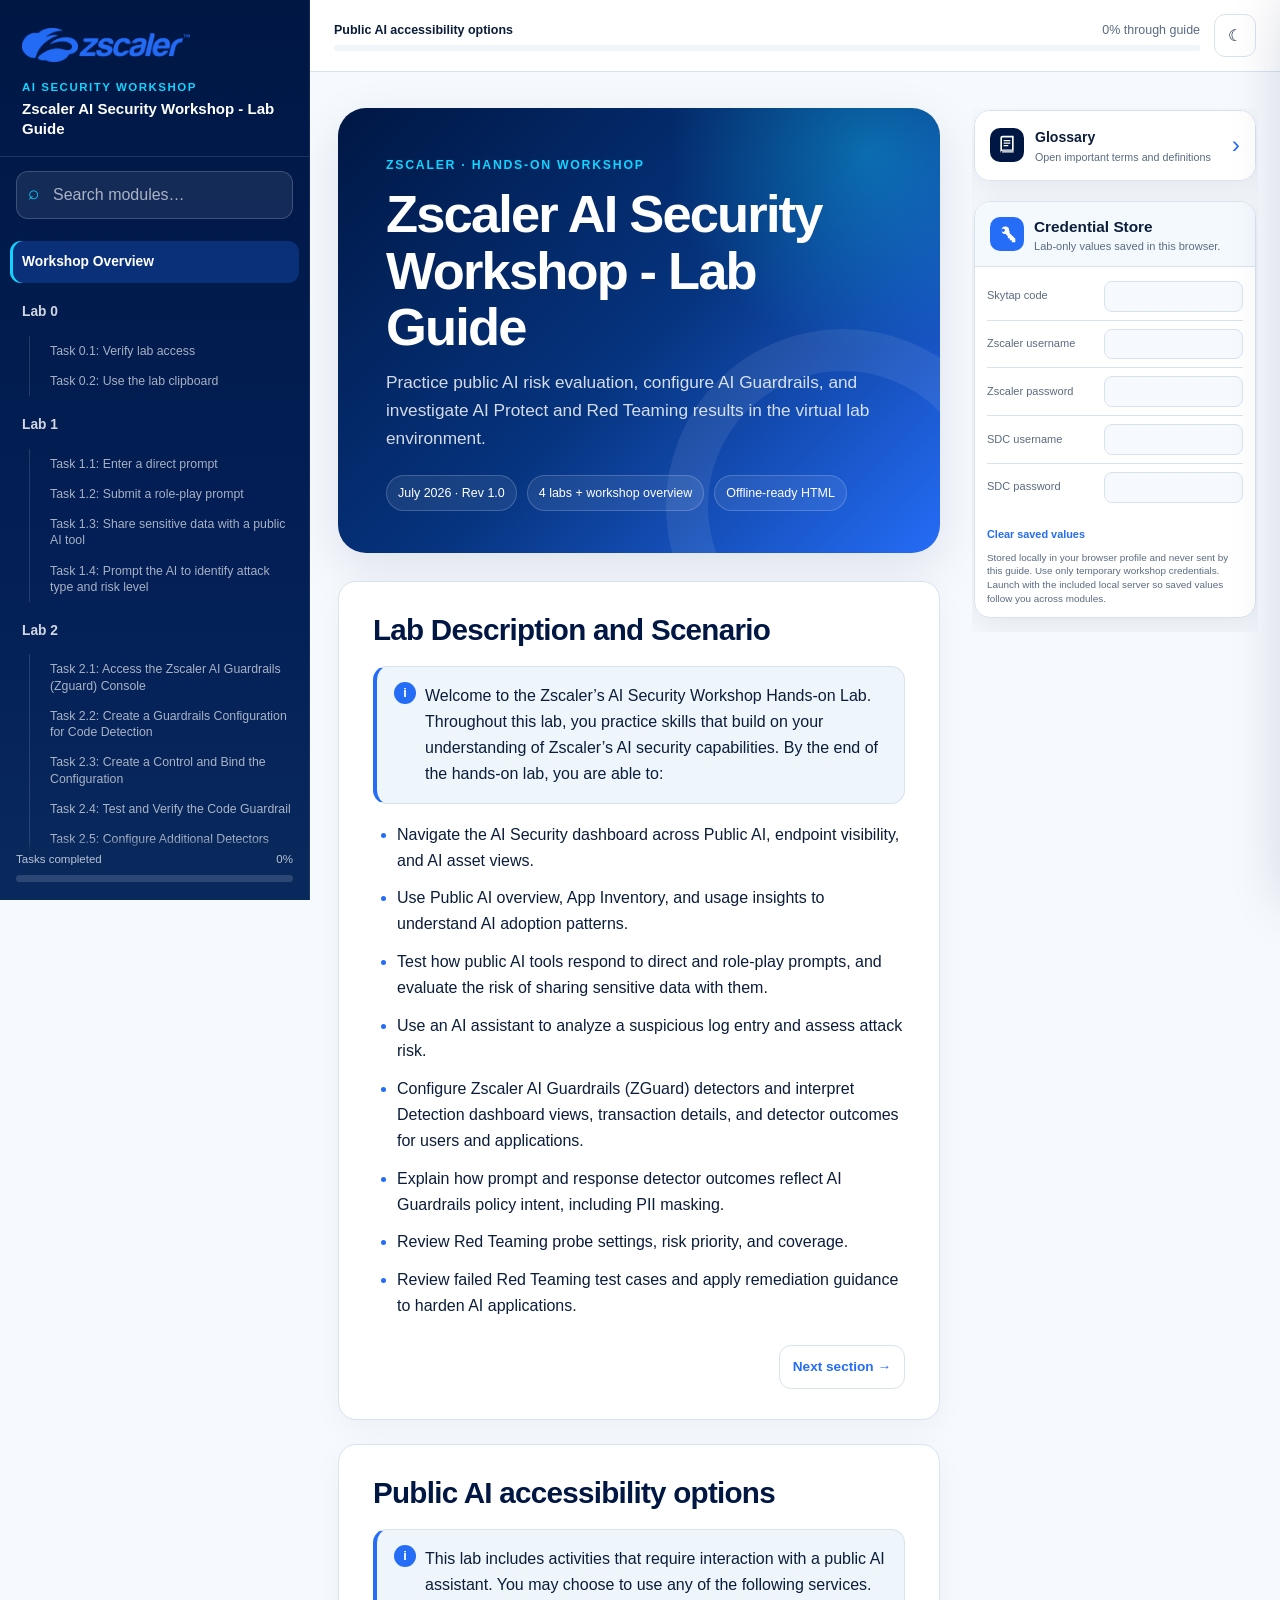
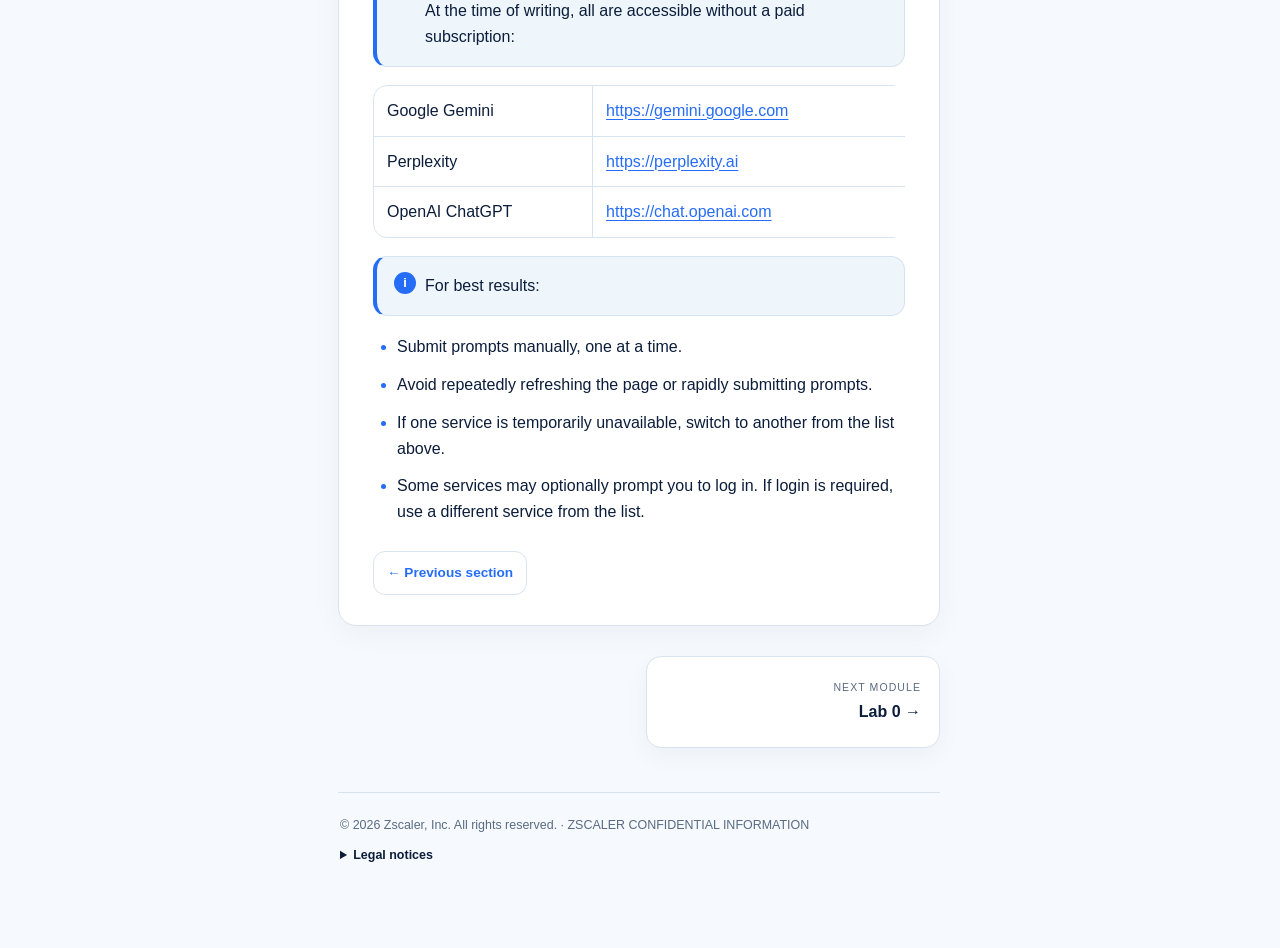
==== index.html @ 4cba451a "Updated lab-1, lab-2, lab-3: hyperlinks, figure edits, objectives cleanup" ====
<!DOCTYPE html>

<html data-theme="light" lang="en">
<head>
<meta charset="utf-8"/><meta content="width=device-width, initial-scale=1" name="viewport"/>
<meta content="Zscaler AI Security Workshop - Lab Guide" name="description"/>
<title>Zscaler AI Security Workshop - Lab Guide</title>
<link href="assets/favicon.svg" rel="icon" type="image/svg+xml"/>
<link href="assets/styles.css" rel="stylesheet"/>
</head>
<body data-all-tasks='["task-0.1-verify-lab-access", "task-0.2-use-the-lab-clipboard", "task-1.1-enter-a-direct-prompt", "task-1.2-submit-a-role-play-prompt", "task-1.3-share-sensitive-data-with-a-public-ai-tool", "task-1.4-prompt-the-ai-to-identify-attack-type-and-risk-level", "task-2.1-access-the-zscaler-ai-guardrails-zguard-console", "task-2.2-create-a-guardrails-configuration-for-code-detection", "task-2.3-create-a-control-and-bind-the-configuration", "task-2.4-test-and-verify-the-code-guardrail", "task-2.5-configure-additional-detectors", "task-2.6-test-the-additional-detectors", "task-2.7-configure-pii-masking", "task-3.0-access-the-solutions-demo-center", "task-3.1-explore-ai-traffic-patterns-and-model-risks", "task-3.2-explore-the-app-inventory-page", "task-3.3-explore-ai-assets", "task-3.4-explore-red-teaming-and-the-probe-catalog", "task-3.5-review-scheduled-test-runs-and-completed-test-runs", "task-3.6-explore-failed-probe-evidence"]' data-page-count="7" data-page-index="0" data-page-start-id="lab-description-and-scenario" data-section-order='["lab-description-and-scenario", "lab-0-connect-to-the-virtual-lab-environment", "task-0.1-verify-lab-access", "task-0.2-use-the-lab-clipboard", "lab-1-jailbreaks-overshares-ai-assisted-sleuthing", "task-1.1-enter-a-direct-prompt", "task-1.2-submit-a-role-play-prompt", "task-1.3-share-sensitive-data-with-a-public-ai-tool", "task-1.4-prompt-the-ai-to-identify-attack-type-and-risk-level", "lab-2-configure-and-test-llm-guardrails-with-zscaler-ai-guardrails-zguard", "task-2.1-access-the-zscaler-ai-guardrails-zguard-console", "task-2.2-create-a-guardrails-configuration-for-code-detection", "task-2.3-create-a-control-and-bind-the-configuration", "task-2.4-test-and-verify-the-code-guardrail", "task-2.5-configure-additional-detectors", "task-2.6-test-the-additional-detectors", "task-2.7-configure-pii-masking", "lab-3-see-it-stress-test-it-secure-it-ai-protect-meets-red-teaming", "task-3.0-access-the-solutions-demo-center", "task-3.1-explore-ai-traffic-patterns-and-model-risks", "task-3.2-explore-the-app-inventory-page", "task-3.3-explore-ai-assets", "task-3.4-explore-red-teaming-and-the-probe-catalog", "task-3.5-review-scheduled-test-runs-and-completed-test-runs", "task-3.6-explore-failed-probe-evidence", "additional-knowledge-exporting-prompts-to-aws-s3-bucket"]'>
<a class="skip-link" href="#main-content">Skip to content</a>
<div class="app-shell">
<aside aria-label="Workshop navigation" class="sidebar">
<div class="brand"><div class="brand-logo"><img alt="Zscaler" src="assets/images/zscaler-logo.png"/></div><div class="brand-kicker">AI Security Workshop</div><p class="brand-title">Zscaler AI Security Workshop - Lab Guide</p></div>
<div class="sidebar-tools"><div class="search-wrap"><input aria-label="Search navigation" data-nav-search="" placeholder="Search modules…" type="search"/></div></div>
<nav class="nav-scroll"><div class="nav-group"><a class="nav-page active" href="index.html">Workshop Overview</a></div><div class="nav-group"><a class="nav-page" href="lab-0.html">Lab 0</a><div class="nav-tasks"><a class="nav-task" data-task-id="task-0.1-verify-lab-access" href="lab-0.html#task-0.1-verify-lab-access">Task 0.1: Verify lab access</a><a class="nav-task" data-task-id="task-0.2-use-the-lab-clipboard" href="lab-0.html#task-0.2-use-the-lab-clipboard">Task 0.2: Use the lab clipboard</a></div></div><div class="nav-group"><a class="nav-page" href="lab-1.html">Lab 1</a><div class="nav-tasks"><a class="nav-task" data-task-id="task-1.1-enter-a-direct-prompt" href="lab-1.html#task-1.1-enter-a-direct-prompt">Task 1.1: Enter a direct prompt</a><a class="nav-task" data-task-id="task-1.2-submit-a-role-play-prompt" href="lab-1.html#task-1.2-submit-a-role-play-prompt">Task 1.2: Submit a role-play prompt</a><a class="nav-task" data-task-id="task-1.3-share-sensitive-data-with-a-public-ai-tool" href="lab-1.html#task-1.3-share-sensitive-data-with-a-public-ai-tool">Task 1.3: Share sensitive data with a public AI tool</a><a class="nav-task" data-task-id="task-1.4-prompt-the-ai-to-identify-attack-type-and-risk-level" href="lab-1.html#task-1.4-prompt-the-ai-to-identify-attack-type-and-risk-level">Task 1.4: Prompt the AI to identify attack type and risk level</a></div></div><div class="nav-group"><a class="nav-page" href="lab-2.html">Lab 2</a><div class="nav-tasks"><a class="nav-task" data-task-id="task-2.1-access-the-zscaler-ai-guardrails-zguard-console" href="lab-2.html#task-2.1-access-the-zscaler-ai-guardrails-zguard-console">Task 2.1: Access the Zscaler AI Guardrails (Zguard) Console</a><a class="nav-task" data-task-id="task-2.2-create-a-guardrails-configuration-for-code-detection" href="lab-2.html#task-2.2-create-a-guardrails-configuration-for-code-detection">Task 2.2: Create a Guardrails Configuration for Code Detection</a><a class="nav-task" data-task-id="task-2.3-create-a-control-and-bind-the-configuration" href="lab-2.html#task-2.3-create-a-control-and-bind-the-configuration">Task 2.3: Create a Control and Bind the Configuration</a><a class="nav-task" data-task-id="task-2.4-test-and-verify-the-code-guardrail" href="lab-2.html#task-2.4-test-and-verify-the-code-guardrail">Task 2.4: Test and Verify the Code Guardrail</a><a class="nav-task" data-task-id="task-2.5-configure-additional-detectors" href="lab-2.html#task-2.5-configure-additional-detectors">Task 2.5: Configure Additional Detectors</a><a class="nav-task" data-task-id="task-2.6-test-the-additional-detectors" href="lab-2.html#task-2.6-test-the-additional-detectors">Task 2.6: Test the Additional Detectors</a><a class="nav-task" data-task-id="task-2.7-configure-pii-masking" href="lab-2.html#task-2.7-configure-pii-masking">Task 2.7: Configure PII Masking</a></div></div><div class="nav-group"><a class="nav-page" href="lab-3.html">Lab 3</a><div class="nav-tasks"><a class="nav-task" data-task-id="task-3.0-access-the-solutions-demo-center" href="lab-3.html#task-3.0-access-the-solutions-demo-center">Task 3.0: Access the Solutions Demo Center (SDC) – Read-Only account</a><a class="nav-task" data-task-id="task-3.1-explore-ai-traffic-patterns-and-model-risks" href="lab-3.html#task-3.1-explore-ai-traffic-patterns-and-model-risks">Task 3.1: Explore AI traffic patterns and model risks</a><a class="nav-task" data-task-id="task-3.2-explore-the-app-inventory-page" href="lab-3.html#task-3.2-explore-the-app-inventory-page">Task 3.2: Explore the App Inventory page</a><a class="nav-task" data-task-id="task-3.3-explore-ai-assets" href="lab-3.html#task-3.3-explore-ai-assets">Task 3.3: Explore AI Assets</a><a class="nav-task" data-task-id="task-3.4-explore-red-teaming-and-the-probe-catalog" href="lab-3.html#task-3.4-explore-red-teaming-and-the-probe-catalog">Task 3.4: Explore Red Teaming and the probe catalog</a><a class="nav-task" data-task-id="task-3.5-review-scheduled-test-runs-and-completed-test-runs" href="lab-3.html#task-3.5-review-scheduled-test-runs-and-completed-test-runs">Task 3.5: Review Scheduled Test Runs and Completed Test Runs</a><a class="nav-task" data-task-id="task-3.6-explore-failed-probe-evidence" href="lab-3.html#task-3.6-explore-failed-probe-evidence">Task 3.6: Explore Failed Probe Evidence</a></div></div><div class="nav-group"><a class="nav-page" href="resources.html">Resources</a></div><div class="nav-group"><a class="nav-page" href="thanks.html">Thanks</a></div></nav>
<div class="sidebar-footer"><div class="sidebar-progress-label"><span>Tasks completed</span><span data-completion-text="">0%</span></div><div class="mini-progress"><span data-completion-fill=""></span></div></div>
</aside>
<header class="topbar">
<button aria-label="Open navigation" class="mobile-menu" data-mobile-menu="">☰</button>
<div class="position-wrap"><div class="position-row"><span class="position-title" data-position-title="">Workshop Overview</span><span data-position-text="">0% through guide</span></div><div class="position-progress"><span data-position-fill=""></span></div></div>
<button aria-label="Switch theme" class="icon-button" data-theme-toggle="" title="Theme">☾</button>
</header>
<main class="main" id="main-content"><aside aria-label="Workshop tools" class="right-rail">
<section aria-label="Glossary and definitions" class="utility-card glossary-card">
<button class="glossary-launch" data-glossary-open="" type="button">
<span aria-hidden="true" class="utility-icon glossary-icon">
<svg role="img" viewbox="0 0 24 24"><path d="M4 3.5A2.5 2.5 0 0 1 6.5 1H20v18H6.75A2.75 2.75 0 0 0 4 21.75V3.5Zm2.5-.5A.5.5 0 0 0 6 3.5v14.04c.24-.03.49-.04.75-.04H18V3H6.5ZM6.75 19.5A.75.75 0 0 0 6 20.25v.5c0 .14.11.25.25.25H20v-1.5H6.75ZM8 6h8v1.5H8V6Zm0 3h8v1.5H8V9Zm0 3h5.5v1.5H8V12Z"></path></svg>
</span>
<span class="glossary-launch-copy"><strong>Glossary</strong><small>Open important terms and definitions</small></span>
<span aria-hidden="true" class="glossary-arrow">›</span>
</button>
</section><section aria-labelledby="credential-store-title" class="utility-card credential-card">
<div class="utility-head">
<span aria-hidden="true" class="utility-icon">
<svg role="img" viewbox="0 0 24 24"><path d="M14.5 7.5a4.5 4.5 0 1 0-4.16 4.48L13 14.64V17h2.36v2.36h2.36V22H22v-4.28l-7.02-7.02A4.47 4.47 0 0 0 14.5 7.5Zm-9 0a2 2 0 1 1 4 0 2 2 0 0 1-4 0Z"></path></svg>
</span>
<div><h2 id="credential-store-title">Credential Store</h2><p>Lab-only values saved in this browser.</p></div>
</div>
<div aria-label="Lab credentials" class="credential-table" role="table">
<label class="credential-row" role="row"><span role="rowheader">Skytap code</span><input aria-label="Skytap code" autocomplete="off" data-credential-key="skytapCode" spellcheck="false" type="text"/></label>
<label class="credential-row" role="row"><span role="rowheader">Zscaler username</span><input aria-label="Zscaler username" autocomplete="off" data-credential-key="zscalerUsername" spellcheck="false" type="text"/></label>
<label class="credential-row" role="row"><span role="rowheader">Zscaler password</span><input aria-label="Zscaler password" autocomplete="off" data-credential-key="zscalerPassword" spellcheck="false" type="password"/></label>
<label class="credential-row" role="row"><span role="rowheader">SDC username</span><input aria-label="SDC username" autocomplete="off" data-credential-key="sdcUsername" spellcheck="false" type="text"/></label>
<label class="credential-row" role="row"><span role="rowheader">SDC password</span><input aria-label="SDC password" autocomplete="off" data-credential-key="sdcPassword" spellcheck="false" type="password"/></label>
</div>
<div class="credential-actions"><button data-credentials-clear="" type="button">Clear saved values</button><span aria-live="polite" data-credential-status=""></span></div>
<p class="credential-note">Stored locally in your browser profile and never sent by this guide. Use only temporary workshop credentials. Launch with the included local server so saved values follow you across modules.</p>
</section></aside><div class="content">
<section class="hero" id="about-the-zscalers-ai-security-workshop-hands-on-lab">
<div class="hero-kicker">Zscaler · Hands-on workshop</div>
<h1>Zscaler AI Security Workshop - Lab Guide</h1>
<p>Practice public AI risk evaluation, configure AI Guardrails, and investigate AI Protect and Red Teaming results in the virtual lab environment.</p>
<div class="hero-meta"><span>July 2026 · Rev 1.0</span><span>4 labs + workshop overview</span><span>Offline-ready HTML</span></div>
</section>
<div><section class="lab-section overview-intro" data-title="Lab Description and Scenario" id="lab-description-and-scenario"><h2>Lab Description and Scenario</h2><div class="callout info">
<p>Welcome to the Zscaler’s AI Security Workshop Hands-on Lab.
Throughout this lab, you practice skills that build on your
understanding of Zscaler’s AI security capabilities. By the end of the
hands-on lab, you are able to:</p>
</div><ul>
<li><p>Navigate the AI Security dashboard across Public
AI, endpoint visibility, and AI asset views.</p></li>
<li><p>Use Public AI overview, App Inventory, and usage
insights to understand AI adoption patterns.</p></li>
<li><p>Test how public AI tools respond to direct and role-play
prompts, and evaluate the risk of sharing sensitive data with
them.</p></li>
<li><p>Use an AI assistant to analyze a suspicious log entry and
assess attack risk.</p></li>
<li><p>Configure Zscaler AI Guardrails (ZGuard) detectors and
interpret Detection dashboard views, transaction details, and detector
outcomes for users and applications.</p></li>
<li><p>Explain how prompt and response detector outcomes reflect
AI Guardrails policy intent, including PII masking.</p></li>
<li><p>Review Red Teaming probe settings, risk priority, and
coverage.</p></li>
<li><p>Review failed Red Teaming test cases and apply
remediation guidance to harden AI applications.</p></li>
</ul><div class="section-nav"><span></span><a href="#public-ai-accessibility-options">Next section →</a></div></section><section class="lab-section" data-title="Public AI accessibility options" id="public-ai-accessibility-options"><h2>Public AI accessibility options
</h2><div class="callout info">
<p>This lab includes activities that require interaction with a public
AI assistant. You may choose to use any of the following services. At
the time of writing, all are accessible without a paid subscription:</p>
</div><div class="table-wrap"><table><colgroup><col style="width: 34%"/><col style="width: 65%"/></colgroup><tbody><tr class="odd"><td>Google Gemini</td><td><a href="https://gemini.google.com/" rel="noopener noreferrer" target="_blank">https://gemini.google.com</a></td></tr><tr class="even"><td>Perplexity</td><td><a href="https://perplexity.ai/" rel="noopener noreferrer" target="_blank">https://perplexity.ai</a></td></tr><tr class="odd"><td>OpenAI ChatGPT</td><td><a href="https://chat.openai.com/" rel="noopener noreferrer" target="_blank">https://chat.openai.com</a></td></tr></tbody></table></div><div class="callout info">
<p>For best results:</p>
</div><ul>
<li><p>Submit prompts manually, one at a time.</p></li>
<li><p>Avoid repeatedly refreshing the page or rapidly submitting
prompts.</p></li>
<li><p>If one service is temporarily unavailable, switch to another from
the list above.</p></li>
<li><p>Some services may optionally prompt you to log in. If login is
required, use a different service from the list.</p></li>
</ul><div class="section-nav"><a href="#lab-description-and-scenario">← Previous section</a></div></section></div>
</div><div class="page-nav"><span></span><a class="next" href="lab-0.html"><small>Next module</small><strong>Lab 0 →</strong></a></div>
<footer class="site-footer">
<div>© 2026 Zscaler, Inc. All rights reserved. · ZSCALER CONFIDENTIAL INFORMATION</div>
<details><summary>Legal notices</summary><p>This workshop guide is based on the supplied source document. Zscaler product names and trademarks remain the property of Zscaler, Inc.; other trademarks belong to their respective owners. Use lab credentials and sample data only in the authorized workshop environment.</p></details>
</footer></main>
<div aria-hidden="true" class="overlay"></div>
<aside aria-hidden="true" aria-label="Glossary" class="glossary-panel">
<div class="glossary-head"><h2>Glossary</h2><button aria-label="Close glossary" class="icon-button" data-glossary-close="">✕</button></div>
<div class="glossary-list"><details><summary>Configuration</summary><p>The set of settings where administrators define which detectors are active, their severity levels, and enforcement actions.</p></details><details><summary>Control</summary><p>The rule that attaches a Configuration to a scope (LLM provider/models, users, groups) with an order.</p></details><details><summary>Detectors</summary><p>AI models that inspect prompts/responses for categories (PII, Code, Toxicity, etc.); all enabled detectors execute in parallel.</p></details><details><summary>Threshold</summary><p>The confidence cutoff a detector must meet to trigger its action (higher = stricter).</p></details><details><summary>Severity</summary><p>A logging/triage indicator shown in the dashboard/logs; it does not change enforcement behavior.</p></details><details><summary>Default state</summary><p>Fallback action for multi-label detectors when a specific label isn't set; per-label actions override it.</p></details><details><summary>Anonymization</summary><p>Optional replacement/masking of matched sensitive tokens (supported by certain detectors like Secrets) before forwarding to the LLM.</p></details><details><summary>Action</summary><p>What to do when a detector triggers - Detect (log, allow-through), Allow (explicitly allow; for binary, below-threshold inverts to block), or Block (deny).</p></details></div>
</aside>
<div aria-label="Expanded screenshot" aria-modal="true" class="image-modal" role="dialog"><button aria-label="Close image">✕</button><img alt=""/></div>
<button aria-label="Back to top" class="back-top">↑</button>
</div>
<script src="assets/app.js"></script>
</body></html>
---- assets/styles.css ----
:root {
  --brand-blue: #256CF7;
  --brand-navy: #001744;
  --brand-cyan: #12D4FF;
  --brand-green: #6BFFB3;
  --brand-light: #E5F1FA;
  --threat-red: #ED1951;
  --accent-yellow: #FFE641;
  --bg: #f6f9fd;
  --surface: #ffffff;
  --surface-2: #eef5fb;
  --text: #0b1d3a;
  --muted: #5a6b82;
  --border: #d7e3ef;
  --shadow: 0 16px 50px rgba(0, 23, 68, .10);
  --sidebar-w: 310px;
  --content-w: 980px;
  --radius: 18px;
  color-scheme: light;
}
[data-theme="dark"] {
  --bg: #061328;
  --surface: #0b1f3d;
  --surface-2: #10294d;
  --text: #f5f9ff;
  --muted: #b3c1d4;
  --border: #233c61;
  --shadow: 0 18px 55px rgba(0,0,0,.34);
  color-scheme: dark;
}
* { box-sizing: border-box; }
html { scroll-behavior: smooth; scroll-padding-top: 92px; }
body {
  margin: 0;
  background: var(--bg);
  color: var(--text);
  font-family: "Century Gothic", "Avenir Next", Avenir, Arial, sans-serif;
  line-height: 1.62;
  font-size: 16px;
}
a { color: var(--brand-blue); text-underline-offset: 3px; }
a:hover { text-decoration-thickness: 2px; }
button, input { font: inherit; }
button { cursor: pointer; }
.skip-link { position: fixed; left: 16px; top: -80px; z-index: 9999; background: var(--brand-blue); color: white; padding: 10px 14px; border-radius: 10px; }
.skip-link:focus { top: 12px; }
.app-shell { min-height: 100vh; }
.sidebar {
  position: fixed; inset: 0 auto 0 0; width: var(--sidebar-w); z-index: 50;
  background: linear-gradient(180deg, var(--brand-navy), #031f56 62%, #09295d);
  color: white; display: flex; flex-direction: column; border-right: 1px solid rgba(255,255,255,.08);
}
.brand { padding: 24px 22px 17px; border-bottom: 1px solid rgba(255,255,255,.12); }
.brand-logo { display: flex; align-items: center; gap: 12px; min-height: 42px; }
.brand-logo img { width: 168px; max-height: 52px; object-fit: contain; object-position: left center; image-rendering: auto; }
.brand-logo .fallback { font-size: 1.45rem; font-weight: 700; letter-spacing: -.03em; }
.brand-kicker { margin-top: 12px; color: var(--brand-cyan); font-size: .72rem; font-weight: 700; text-transform: uppercase; letter-spacing: .13em; }
.brand-title { margin: 2px 0 0; font-size: .94rem; line-height: 1.35; font-weight: 600; }
.sidebar-tools { padding: 14px 16px 10px; }
.search-wrap { position: relative; }
.search-wrap input { width: 100%; border: 1px solid rgba(255,255,255,.18); color: white; background: rgba(255,255,255,.08); border-radius: 12px; padding: 10px 12px 10px 36px; outline: none; }
.search-wrap input::placeholder { color: rgba(255,255,255,.64); }
.search-wrap::before { content: "⌕"; position: absolute; left: 12px; top: 6px; font-size: 1.2rem; color: var(--brand-cyan); }
.nav-scroll { overflow: auto; padding: 4px 10px 120px; scrollbar-width: thin; flex: 1; }
.nav-group { margin: 8px 0; }
.nav-page { display: flex; align-items: center; gap: 9px; padding: 10px 12px; border-radius: 11px; color: rgba(255,255,255,.82); text-decoration: none; font-weight: 700; font-size: .86rem; }
.nav-page:hover, .nav-page.active { background: rgba(37,108,247,.26); color: white; }
.nav-page.active { box-shadow: inset 3px 0 var(--brand-cyan); }
.nav-tasks { margin: 2px 0 7px 19px; padding-left: 12px; border-left: 1px solid rgba(255,255,255,.14); }
.nav-task { display: block; color: rgba(255,255,255,.65); text-decoration: none; padding: 7px 8px; border-radius: 8px; font-size: .77rem; line-height: 1.32; }
.nav-task:hover, .nav-task.active { background: rgba(255,255,255,.09); color: white; }
.nav-task.complete::before { content: "✓"; color: var(--brand-green); margin-right: 7px; font-weight: 800; }
.sidebar-footer { position: absolute; inset: auto 0 0; padding: 12px 16px 18px; background: linear-gradient(180deg, transparent, #09295d 25%); }
.sidebar-progress-label { display: flex; justify-content: space-between; font-size: .72rem; color: rgba(255,255,255,.72); margin-bottom: 6px; }
.mini-progress { height: 7px; background: rgba(255,255,255,.14); border-radius: 99px; overflow: hidden; }
.mini-progress > span { display: block; height: 100%; width: 0; background: linear-gradient(90deg, var(--brand-cyan), var(--brand-green)); border-radius: inherit; transition: width .35s ease; }
.topbar { position: fixed; left: var(--sidebar-w); right: 0; top: 0; z-index: 40; min-height: 72px; display: flex; align-items: center; gap: 14px; padding: 11px 24px; background: color-mix(in srgb, var(--surface) 91%, transparent); backdrop-filter: blur(14px); border-bottom: 1px solid var(--border); }
.mobile-menu { display: none; border: 1px solid var(--border); background: var(--surface); color: var(--text); border-radius: 10px; padding: 7px 10px; }
.position-wrap { flex: 1; min-width: 0; }
.position-row { display: flex; justify-content: space-between; gap: 16px; align-items: center; margin-bottom: 5px; font-size: .78rem; color: var(--muted); }
.position-title { overflow: hidden; text-overflow: ellipsis; white-space: nowrap; font-weight: 700; color: var(--text); }
.position-progress { height: 6px; background: var(--surface-2); border-radius: 99px; overflow: hidden; }
.position-progress > span { display: block; height: 100%; width: 0; background: linear-gradient(90deg, var(--brand-blue), var(--brand-cyan)); transition: width .25s ease; }
.icon-button { border: 1px solid var(--border); background: var(--surface); color: var(--text); border-radius: 11px; padding: 8px 11px; min-width: 42px; }
.icon-button:hover { border-color: var(--brand-blue); }
.main { margin-left: var(--sidebar-w); padding: 108px 28px 60px; }
.content { max-width: var(--content-w); margin: 0 auto; }
.confidential { display: inline-flex; align-items: center; gap: 8px; font-size: .72rem; text-transform: uppercase; letter-spacing: .11em; font-weight: 700; color: var(--threat-red); background: color-mix(in srgb, var(--threat-red) 9%, var(--surface)); border: 1px solid color-mix(in srgb, var(--threat-red) 30%, var(--border)); padding: 6px 10px; border-radius: 999px; }
.hero { position: relative; overflow: hidden; border-radius: 28px; padding: 48px 48px 42px; margin-bottom: 28px; color: white; background: radial-gradient(circle at 88% 10%, rgba(18,212,255,.34), transparent 30%), linear-gradient(135deg, var(--brand-navy), #06347f 52%, var(--brand-blue)); box-shadow: var(--shadow); }
.hero::after { content: ""; position: absolute; width: 270px; height: 270px; right: -80px; bottom: -130px; border-radius: 50%; border: 42px solid rgba(255,255,255,.08); }
.hero-kicker { color: var(--brand-cyan); text-transform: uppercase; letter-spacing: .14em; font-weight: 700; font-size: .77rem; }
.hero h1 { max-width: 780px; margin: 10px 0 12px; font-size: clamp(2.05rem, 4.1vw, 3.45rem); line-height: 1.08; letter-spacing: -.035em; }
.hero p { max-width: 720px; font-size: 1.08rem; color: rgba(255,255,255,.83); }
.hero-meta { display: flex; flex-wrap: wrap; gap: 10px; margin-top: 22px; }
.hero-meta span { padding: 7px 11px; border: 1px solid rgba(255,255,255,.18); background: rgba(255,255,255,.08); border-radius: 999px; font-size: .78rem; }
.page-header { padding: 0 2px 16px; border-bottom: 1px solid var(--border); margin-bottom: 26px; }
.page-kicker { color: var(--brand-blue); text-transform: uppercase; letter-spacing: .13em; font-size: .75rem; font-weight: 700; }
.page-header h1 { margin: 7px 0 10px; font-size: clamp(2rem, 4vw, 3.05rem); line-height: 1.1; letter-spacing: -.035em; color: var(--brand-navy); }
[data-theme="dark"] .page-header h1 { color: white; }
.lab-section { position: relative; background: var(--surface); border: 1px solid var(--border); border-radius: var(--radius); padding: 30px 34px; margin: 0 0 24px; box-shadow: 0 8px 30px rgba(0,23,68,.045); }
.lab-section:target { outline: 3px solid color-mix(in srgb, var(--brand-cyan) 45%, transparent); outline-offset: 4px; }
.lab-section h2 { margin: 0 0 18px; font-size: clamp(1.35rem, 2.6vw, 1.85rem); line-height: 1.22; letter-spacing: -.025em; color: var(--brand-navy); scroll-margin-top: 92px; }
[data-theme="dark"] .lab-section h2 { color: white; }
.task-heading { display: flex; align-items: flex-start; gap: 13px; }
.task-check { margin-top: 3px; width: 24px; height: 24px; appearance: none; border: 2px solid color-mix(in srgb, var(--brand-blue) 70%, var(--border)); border-radius: 7px; background: var(--surface); flex: 0 0 auto; display: grid; place-content: center; }
.task-check::before { content: "✓"; color: white; font-size: 15px; font-weight: 900; transform: scale(0); transition: transform .15s ease; }
.task-check:checked { background: var(--brand-blue); border-color: var(--brand-blue); }
.task-check:checked::before { transform: scale(1); }
.task-complete .task-heading-text { text-decoration: line-through; text-decoration-color: var(--brand-green); text-decoration-thickness: 3px; }
.lab-section > p:first-of-type { font-size: 1.02rem; color: var(--muted); }
p { margin: .74em 0; }
ul, ol { padding-left: 1.5rem; }
li { margin: .4em 0; }
li::marker { color: var(--brand-blue); font-weight: 700; }
strong { color: color-mix(in srgb, var(--text) 94%, var(--brand-blue)); }
.callout { position: relative; margin: 18px 0; padding: 16px 18px 16px 48px; border-radius: 14px; background: var(--surface-2); border: 1px solid var(--border); }
.callout::before { position: absolute; left: 17px; top: 15px; width: 22px; height: 22px; display: grid; place-items: center; border-radius: 50%; font-size: .8rem; font-weight: 900; }
.callout.info { border-left: 4px solid var(--brand-blue); }
.callout.info::before { content: "i"; color: white; background: var(--brand-blue); }
.callout.note { border-left: 4px solid var(--accent-yellow); background: color-mix(in srgb, var(--accent-yellow) 10%, var(--surface)); }
.callout.note::before { content: "!"; color: var(--brand-navy); background: var(--accent-yellow); }
.callout.verify { border-left: 4px solid #26a66b; background: color-mix(in srgb, var(--brand-green) 11%, var(--surface)); }
.callout.verify::before { content: "✓"; color: var(--brand-navy); background: var(--brand-green); }
.callout > :first-child { margin-top: 0; }
.callout > :last-child { margin-bottom: 0; }
.prompt-card { position: relative; margin: 18px 0; padding: 42px 18px 17px; border-radius: 14px; color: #eef7ff; background: linear-gradient(135deg, #001744, #062e70); border: 1px solid rgba(18,212,255,.35); overflow-wrap: anywhere; }
.prompt-card::before { content: "LAB INPUT"; position: absolute; left: 18px; top: 13px; color: var(--brand-cyan); letter-spacing: .12em; font-size: .68rem; font-weight: 800; }
.prompt-card .copy-button { position: absolute; right: 12px; top: 9px; border: 1px solid rgba(255,255,255,.2); background: rgba(255,255,255,.10); color: white; border-radius: 8px; padding: 5px 9px; font-size: .72rem; }
.prompt-card p { margin: .4em 0; font-family: ui-monospace, SFMono-Regular, Menlo, Consolas, monospace; font-size: .88rem; }
.prompt-card strong { color: white; }
.definition-card { margin: 17px 0; border: 1px solid color-mix(in srgb, var(--brand-blue) 40%, var(--border)); background: color-mix(in srgb, var(--brand-blue) 6%, var(--surface)); border-radius: 14px; overflow: hidden; }
.definition-card th { width: 25%; color: var(--brand-blue); font-size: 1rem; }
table { width: 100%; border-collapse: separate; border-spacing: 0; margin: 20px 0; border: 1px solid var(--border); border-radius: 14px; overflow: hidden; background: var(--surface); }
th, td { padding: 12px 13px; text-align: left; vertical-align: top; border-right: 1px solid var(--border); border-bottom: 1px solid var(--border); }
th:last-child, td:last-child { border-right: 0; }
tr:last-child td { border-bottom: 0; }
th { background: color-mix(in srgb, var(--brand-blue) 9%, var(--surface)); color: var(--brand-navy); }
[data-theme="dark"] th { color: white; }
.table-wrap { overflow-x: auto; border-radius: 14px; }
.table-wrap table { min-width: 640px; margin: 0; }
figure { margin: 22px 0; }
figure img { width: 100%; max-height: 720px; object-fit: contain; display: block; border: 1px solid var(--border); border-radius: 14px; background: white; box-shadow: 0 10px 35px rgba(0,23,68,.08); cursor: zoom-in; }
figcaption { color: var(--muted); font-size: .76rem; margin-top: 7px; }
.section-nav { display: flex; justify-content: space-between; gap: 14px; margin-top: 26px; }
.section-nav a { display: inline-flex; align-items: center; gap: 7px; text-decoration: none; border: 1px solid var(--border); background: var(--surface); border-radius: 12px; padding: 10px 13px; font-size: .85rem; font-weight: 700; }
.page-nav { max-width: var(--content-w); margin: 30px auto 0; display: grid; grid-template-columns: 1fr 1fr; gap: 14px; }
.page-nav a { min-height: 92px; padding: 16px 18px; border-radius: 15px; background: var(--surface); border: 1px solid var(--border); text-decoration: none; display: flex; flex-direction: column; justify-content: center; box-shadow: 0 8px 25px rgba(0,23,68,.045); }
.page-nav a.next { text-align: right; }
.page-nav small { color: var(--muted); text-transform: uppercase; letter-spacing: .1em; font-size: .66rem; }
.page-nav strong { margin-top: 3px; color: var(--text); }
.references-grid { display: grid; grid-template-columns: repeat(2, minmax(0,1fr)); gap: 14px; }
.reference-card { display: block; border: 1px solid var(--border); border-radius: 14px; padding: 16px; background: var(--surface); text-decoration: none; }
.reference-card:hover { border-color: var(--brand-blue); transform: translateY(-1px); }
.reference-card strong { display: block; color: var(--text); }
.reference-card span { display: block; color: var(--muted); font-size: .76rem; overflow-wrap: anywhere; margin-top: 4px; }
.site-footer { max-width: var(--content-w); margin: 44px auto 0; color: var(--muted); font-size: .78rem; border-top: 1px solid var(--border); padding: 22px 2px; }
.site-footer details { margin-top: 10px; }
.site-footer summary { cursor: pointer; font-weight: 700; color: var(--text); }
.glossary-panel { position: fixed; z-index: 85; top: 0; right: 0; height: 100vh; width: min(470px, 94vw); background: var(--surface); border-left: 1px solid var(--border); box-shadow: -18px 0 55px rgba(0,23,68,.18); transform: translateX(105%); transition: transform .25s ease; display: flex; flex-direction: column; }
.glossary-panel.open { transform: translateX(0); }
.glossary-head { display: flex; align-items: center; justify-content: space-between; gap: 14px; padding: 20px 22px; border-bottom: 1px solid var(--border); }
.glossary-head h2 { margin: 0; }
.glossary-list { padding: 10px 22px 34px; overflow: auto; }
.glossary-list details { border-bottom: 1px solid var(--border); padding: 12px 0; }
.glossary-list summary { cursor: pointer; font-weight: 700; color: var(--brand-blue); }
.glossary-list p { color: var(--muted); margin-bottom: 0; }
.overlay { position: fixed; inset: 0; z-index: 80; background: rgba(0,10,30,.54); opacity: 0; pointer-events: none; transition: opacity .25s ease; }
.overlay.open { opacity: 1; pointer-events: auto; }
.image-modal { position: fixed; inset: 0; z-index: 100; display: none; place-items: center; background: rgba(0,10,30,.92); padding: 28px; }
.image-modal.open { display: grid; }
.image-modal img { max-width: 96vw; max-height: 90vh; object-fit: contain; background: white; border-radius: 10px; }
.image-modal button { position: fixed; top: 18px; right: 20px; color: white; border: 1px solid rgba(255,255,255,.35); background: rgba(255,255,255,.1); border-radius: 10px; padding: 8px 11px; }
.back-top { position: fixed; right: 22px; bottom: 22px; z-index: 35; width: 44px; height: 44px; border: 0; border-radius: 50%; color: white; background: var(--brand-blue); box-shadow: var(--shadow); opacity: 0; pointer-events: none; transition: opacity .2s ease; }
.back-top.show { opacity: 1; pointer-events: auto; }
.hidden-by-search { display: none !important; }
mark { background: var(--accent-yellow); color: var(--brand-navy); padding: 0 2px; }
@media (max-width: 900px) {
  :root { --sidebar-w: 290px; }
  .sidebar { transform: translateX(-103%); transition: transform .24s ease; box-shadow: var(--shadow); }
  .sidebar.open { transform: translateX(0); }
  .topbar { left: 0; padding: 10px 14px; }
  .mobile-menu { display: inline-block; }
  .main { margin-left: 0; padding: 99px 15px 45px; }
  .hero { padding: 36px 26px 32px; }
  .lab-section { padding: 24px 20px; }
  .references-grid { grid-template-columns: 1fr; }
}
@media (max-width: 560px) {
  body { font-size: 15px; }
  .topbar { gap: 8px; }
  .position-row span:last-child { display: none; }
  .icon-button { padding: 8px 9px; min-width: 40px; }
  .hero { border-radius: 20px; }
  .page-nav { grid-template-columns: 1fr; }
  .page-nav a.next { text-align: left; }
  .task-heading { gap: 10px; }
}
@media print {
  .sidebar, .topbar, .page-nav, .back-top, .glossary-panel, .overlay, .copy-button { display: none !important; }
  .main { margin: 0; padding: 0; }
  body { background: white; color: black; font-size: 11pt; }
  .hero, .lab-section { box-shadow: none; break-inside: avoid; }
  .lab-section { border-color: #bbb; }
  a { color: black; text-decoration: none; }
  figure img { max-height: none; box-shadow: none; }
}

/* Persistent workshop tools rail */
:root { --right-rail-w: 286px; }
.main { padding-right: calc(var(--right-rail-w) + 54px); }
.right-rail {
  position: fixed;
  top: 108px;
  right: 22px;
  width: var(--right-rail-w);
  z-index: 30;
  display: grid;
  gap: 20px;
  max-height: calc(100vh - 132px);
  overflow-y: auto;
  padding: 2px 2px 14px;
  scrollbar-width: thin;
}
.utility-card {
  background: var(--surface);
  border: 1px solid var(--border);
  border-radius: 16px;
  box-shadow: 0 10px 34px rgba(0,23,68,.08);
  overflow: hidden;
}
.utility-head {
  display: flex;
  align-items: flex-start;
  gap: 10px;
  padding: 15px 15px 12px;
  border-bottom: 1px solid var(--border);
  background: color-mix(in srgb, var(--brand-light) 46%, var(--surface));
}
[data-theme="dark"] .utility-head { background: color-mix(in srgb, var(--brand-blue) 12%, var(--surface)); }
.utility-head h2 { margin: 0; font-size: .96rem; line-height: 1.25; color: var(--text); }
.utility-head p { margin: 3px 0 0; color: var(--muted); font-size: .69rem; line-height: 1.35; }
.utility-icon {
  flex: 0 0 34px;
  width: 34px;
  height: 34px;
  display: grid;
  place-items: center;
  border-radius: 10px;
  color: white;
  background: var(--brand-blue);
}
.utility-icon svg { width: 20px; height: 20px; fill: currentColor; }
.credential-table { padding: 6px 12px 4px; }
.credential-row {
  display: grid;
  grid-template-columns: minmax(92px, .9fr) minmax(0, 1.15fr);
  align-items: center;
  gap: 8px;
  padding: 8px 0;
  border-bottom: 1px solid var(--border);
}
.credential-row:last-child { border-bottom: 0; }
.credential-row > span { color: var(--muted); font-size: .69rem; line-height: 1.25; }
.credential-row input {
  width: 100%;
  min-width: 0;
  border: 1px solid var(--border);
  background: var(--bg);
  color: var(--text);
  border-radius: 8px;
  padding: 7px 8px;
  font-size: .74rem;
  line-height: 1.25;
  outline: none;
}
.credential-row input:focus { border-color: var(--brand-blue); box-shadow: 0 0 0 3px color-mix(in srgb, var(--brand-blue) 18%, transparent); }
.credential-actions { display: flex; align-items: center; justify-content: space-between; gap: 8px; padding: 8px 12px 0; min-height: 32px; }
.credential-actions button {
  border: 0;
  padding: 0;
  color: var(--brand-blue);
  background: transparent;
  font-size: .68rem;
  font-weight: 700;
}
.credential-actions button:hover { text-decoration: underline; }
.credential-actions span { color: #168458; font-size: .66rem; }
.credential-note { margin: 4px 12px 12px; color: var(--muted); font-size: .62rem; line-height: 1.38; }
.glossary-card { margin-top: 0; }
.glossary-launch {
  width: 100%;
  border: 0;
  background: var(--surface);
  color: var(--text);
  display: flex;
  align-items: center;
  gap: 11px;
  padding: 15px;
  text-align: left;
}
.glossary-launch:hover { background: color-mix(in srgb, var(--brand-blue) 7%, var(--surface)); }
.glossary-icon { background: var(--brand-navy); }
[data-theme="dark"] .glossary-icon { background: var(--brand-blue); }
.glossary-launch-copy { min-width: 0; display: grid; gap: 2px; flex: 1; }
.glossary-launch-copy strong { color: var(--text); font-size: .88rem; }
.glossary-launch-copy small { color: var(--muted); font-size: .67rem; line-height: 1.3; }
.glossary-arrow { color: var(--brand-blue); font-size: 1.55rem; line-height: 1; }
.overview-intro p, .overview-intro li { font-weight: 400; }
.overview-intro strong { font-weight: 400; }

@media (max-width: 1250px) {
  .main { padding-right: 28px; }
  .right-rail {
    position: static;
    width: auto;
    max-width: var(--content-w);
    max-height: none;
    overflow: visible;
    margin: 0 auto 24px;
    padding: 0;
    grid-template-columns: minmax(0, 1.45fr) minmax(235px, .7fr);
    align-items: start;
  }
}
@media (max-width: 900px) {
  .main { padding-right: 15px; }
  .right-rail { margin-bottom: 20px; }
}
@media (max-width: 700px) {
  .right-rail { grid-template-columns: 1fr; gap: 16px; }
  .credential-row { grid-template-columns: minmax(105px, .85fr) minmax(0, 1.15fr); }
}
@media print { .right-rail { display: none !important; } }


/* Version 4: embedded video and final thanks page */
.video-card {
  margin-top: 22px;
  padding: 20px;
  border: 1px solid var(--line);
  border-radius: 22px;
  background: linear-gradient(135deg, color-mix(in srgb, var(--brand-blue) 8%, var(--surface)), var(--surface));
  box-shadow: var(--shadow-soft);
}
.video-card h2 { margin-top: 0; }
.video-frame {
  position: relative;
  width: 100%;
  aspect-ratio: 16 / 9;
  overflow: hidden;
  border-radius: 18px;
  border: 1px solid color-mix(in srgb, var(--brand-blue) 30%, var(--line));
  background: #000;
}
.video-frame iframe {
  position: absolute;
  inset: 0;
  width: 100%;
  height: 100%;
  border: 0;
}
.thanks-header { margin-bottom: 18px; }
.thanks-section { padding: 0; overflow: hidden; background: #030313; }
.thanks-figure { margin: 0; }
.thanks-figure img {
  display: block;
  width: 100%;
  height: auto;
  border-radius: 22px;
}
@media (min-width: 1100px) {
  .thanks-section { border-radius: 26px; }
  .thanks-figure img { border-radius: 26px; }
}

/* Version 6 refinements */
.participant-id-note { font-weight: 800; }
.participant-id-note p { margin: 0; color: var(--text); }
figure img.image-half { width: 50%; max-height: 360px; margin-left: auto; margin-right: auto; }
.nested-lab-list > li { margin-bottom: 1rem; }
.nested-lab-list ol { margin-top: .35rem; }
.nested-lab-list li > .prompt-card { margin-top: .6rem; }
@media (max-width: 760px) {
  figure img.image-half { width: 100%; max-height: 520px; }
}

/* Expected detector outcome labels */
.expectation { font-weight: 800; white-space: nowrap; letter-spacing: .01em; }
.expectation-blocked { color: var(--threat-red); }
.expectation-detect { color: var(--bright-blue); }
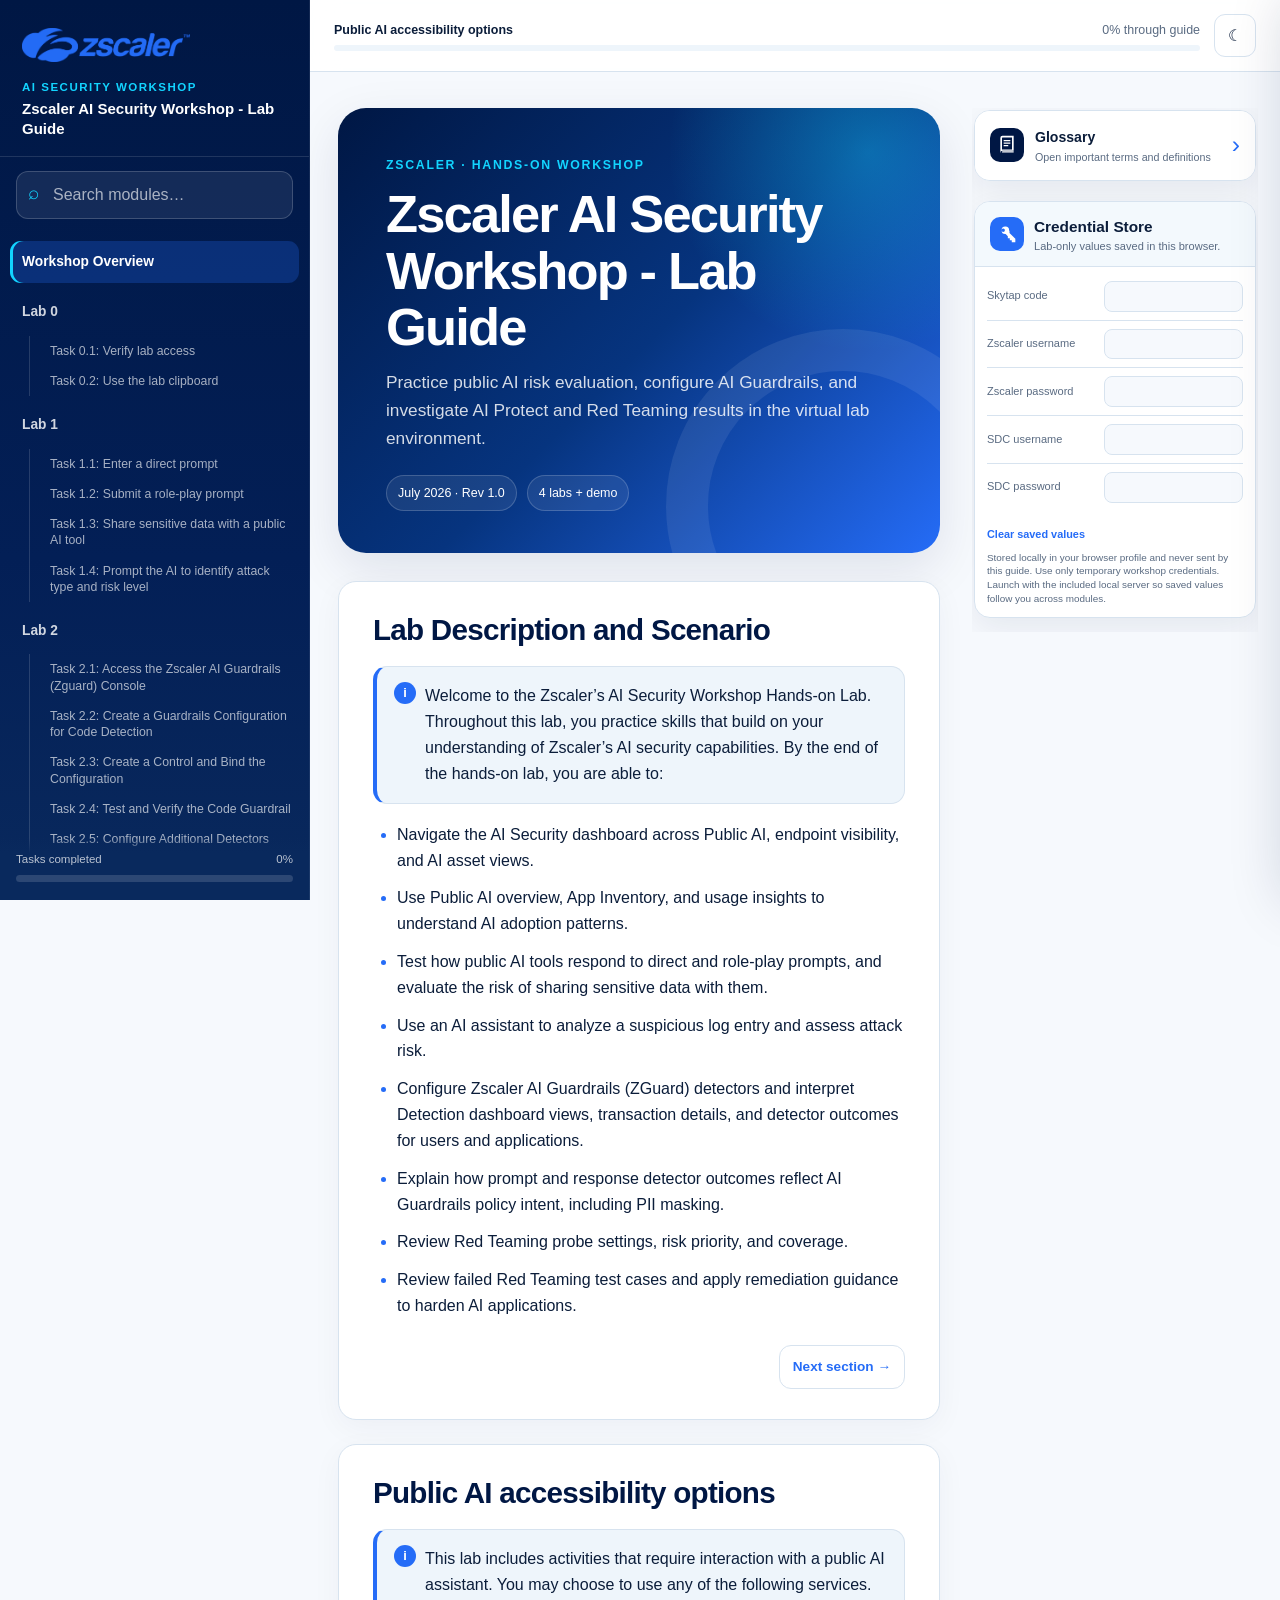
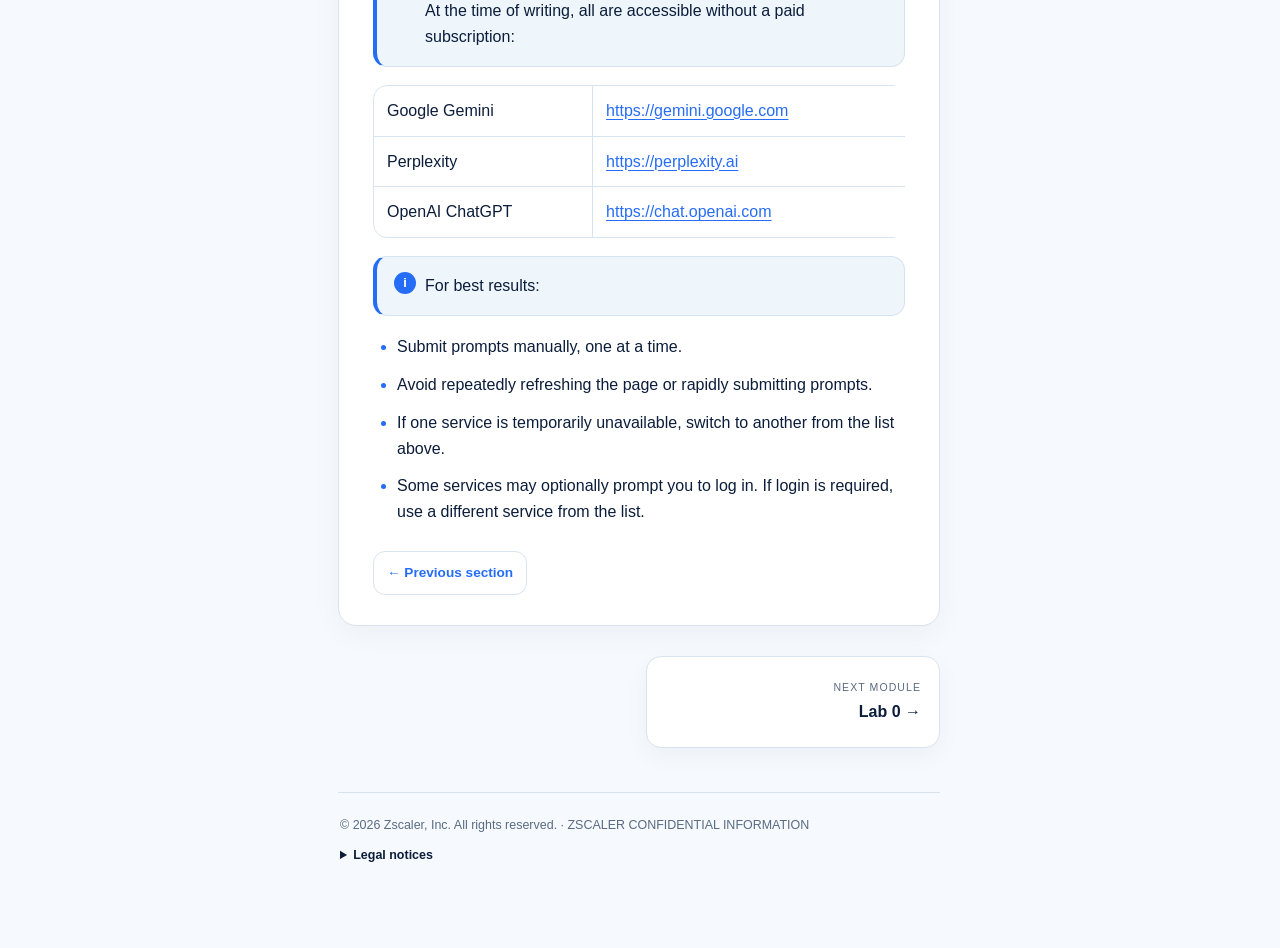
==== commit d244c2b7: "Add files via upload" ====
--- a/index.html
+++ b/index.html
@@ -52,7 +52,7 @@
 <div class="hero-kicker">Zscaler · Hands-on workshop</div>
 <h1>Zscaler AI Security Workshop - Lab Guide</h1>
 <p>Practice public AI risk evaluation, configure AI Guardrails, and investigate AI Protect and Red Teaming results in the virtual lab environment.</p>
-<div class="hero-meta"><span>July 2026 · Rev 1.0</span><span>4 labs + workshop overview</span><span>Offline-ready HTML</span></div>
+<div class="hero-meta"><span>July 2026 · Rev 1.0</span><span>4 labs + demo</span></div>
 </section>
 <div><section class="lab-section overview-intro" data-title="Lab Description and Scenario" id="lab-description-and-scenario"><h2>Lab Description and Scenario</h2><div class="callout info">
 <p>Welcome to the Zscaler’s AI Security Workshop Hands-on Lab.
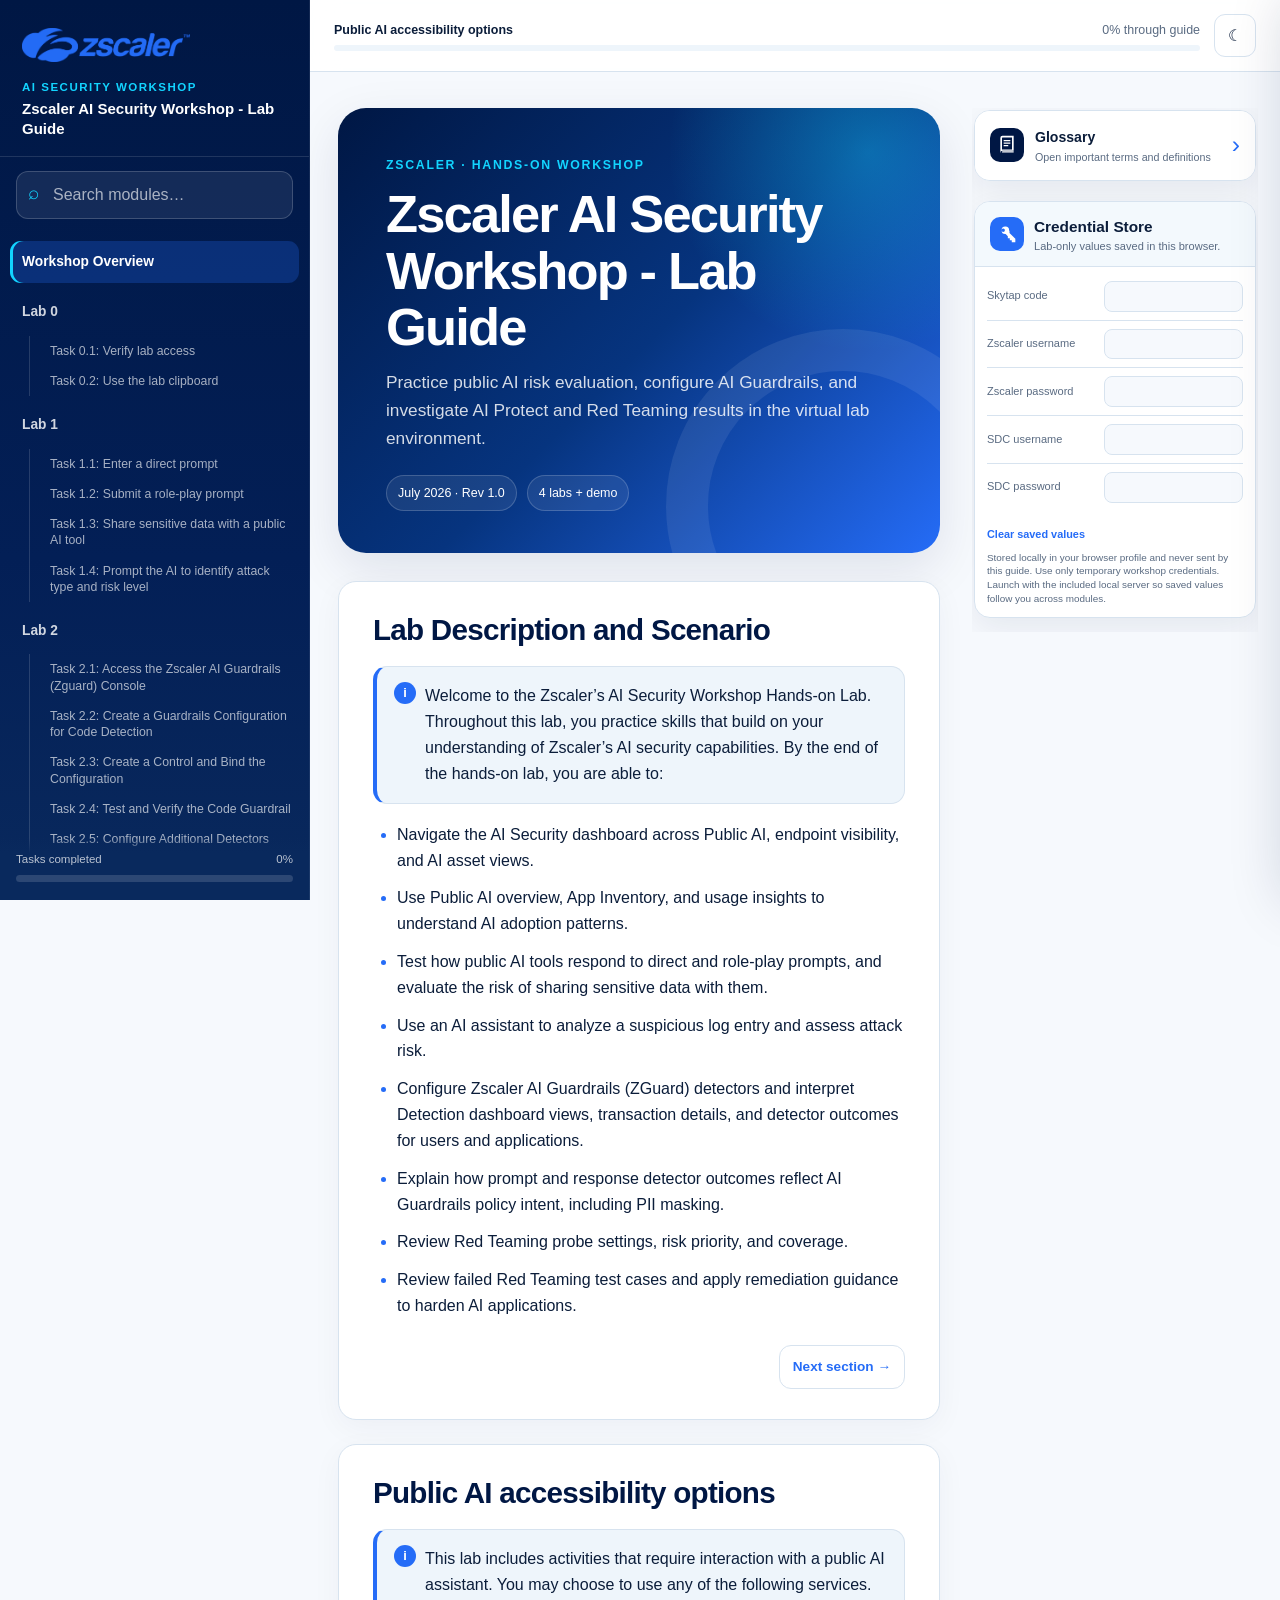
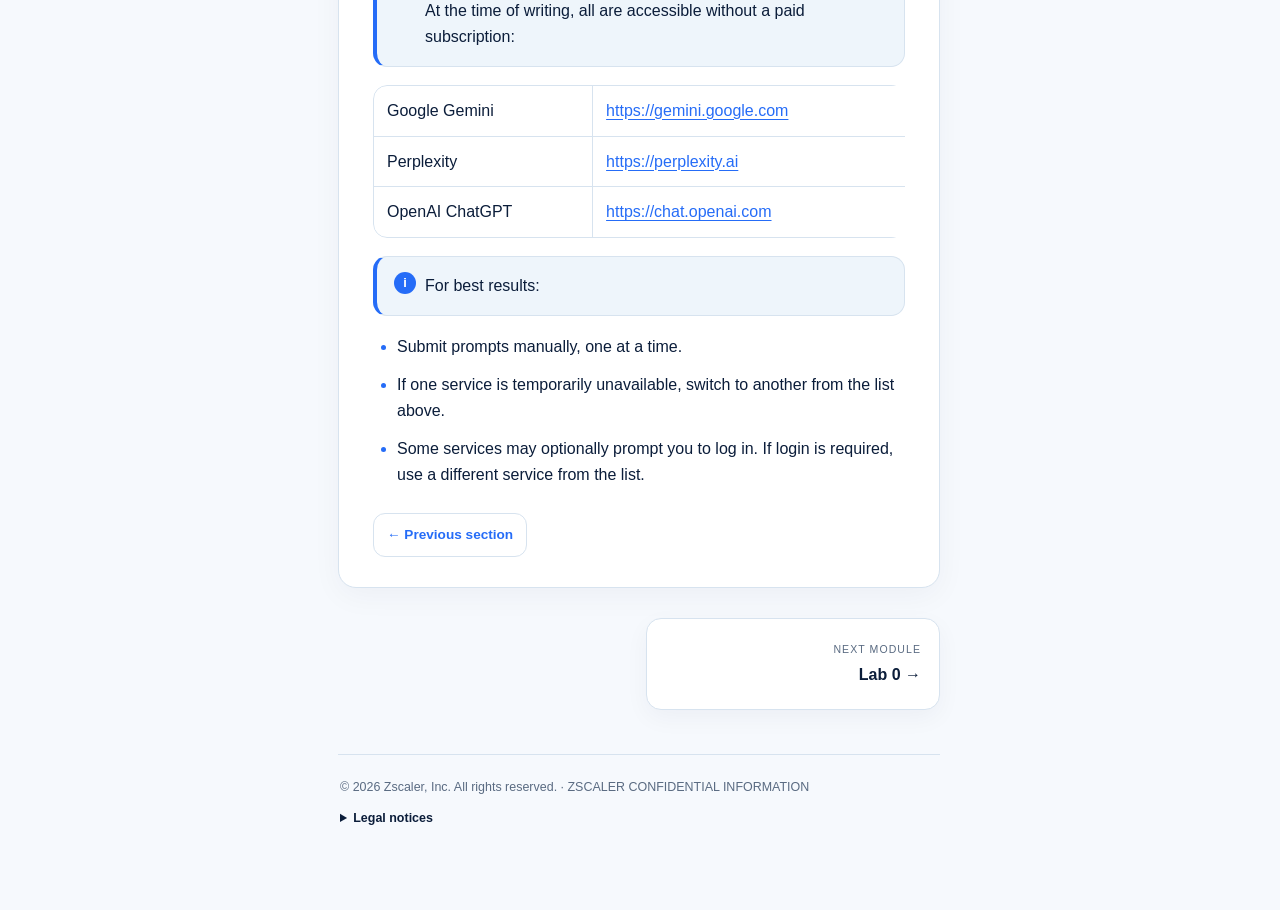
==== commit 4aa373ad: "Add files via upload" ====
--- a/index.html
+++ b/index.html
@@ -87,8 +87,6 @@
 <p>For best results:</p>
 </div><ul>
 <li><p>Submit prompts manually, one at a time.</p></li>
-<li><p>Avoid repeatedly refreshing the page or rapidly submitting
-prompts.</p></li>
 <li><p>If one service is temporarily unavailable, switch to another from
 the list above.</p></li>
 <li><p>Some services may optionally prompt you to log in. If login is
--- a/assets/styles.css
+++ b/assets/styles.css
@@ -374,6 +374,36 @@
   .thanks-figure img { border-radius: 26px; }
 }
 
+.note-box {
+  border-left: 4px solid #f0a500;
+  padding: 12px 16px;
+  margin: 16px 0;
+  border-radius: 4px;
+  background-color: #fff8e1;
+  color: #333;
+}
+
+.note-box strong {
+  color: #f0a500;
+}
+
+.note-box span {
+  color: #333;
+}
+
+/* Dark mode overrides */
+[data-theme="dark"] .note-box,
+.dark .note-box,
+@media (prefers-color-scheme: dark) {
+  .note-box {
+    background-color: #2d2400;
+    color: #ffd54f;
+  }
+  .note-box span {
+    color: #ffd54f;
+  }
+}
+
 /* Version 6 refinements */
 .participant-id-note { font-weight: 800; }
 .participant-id-note p { margin: 0; color: var(--text); }
